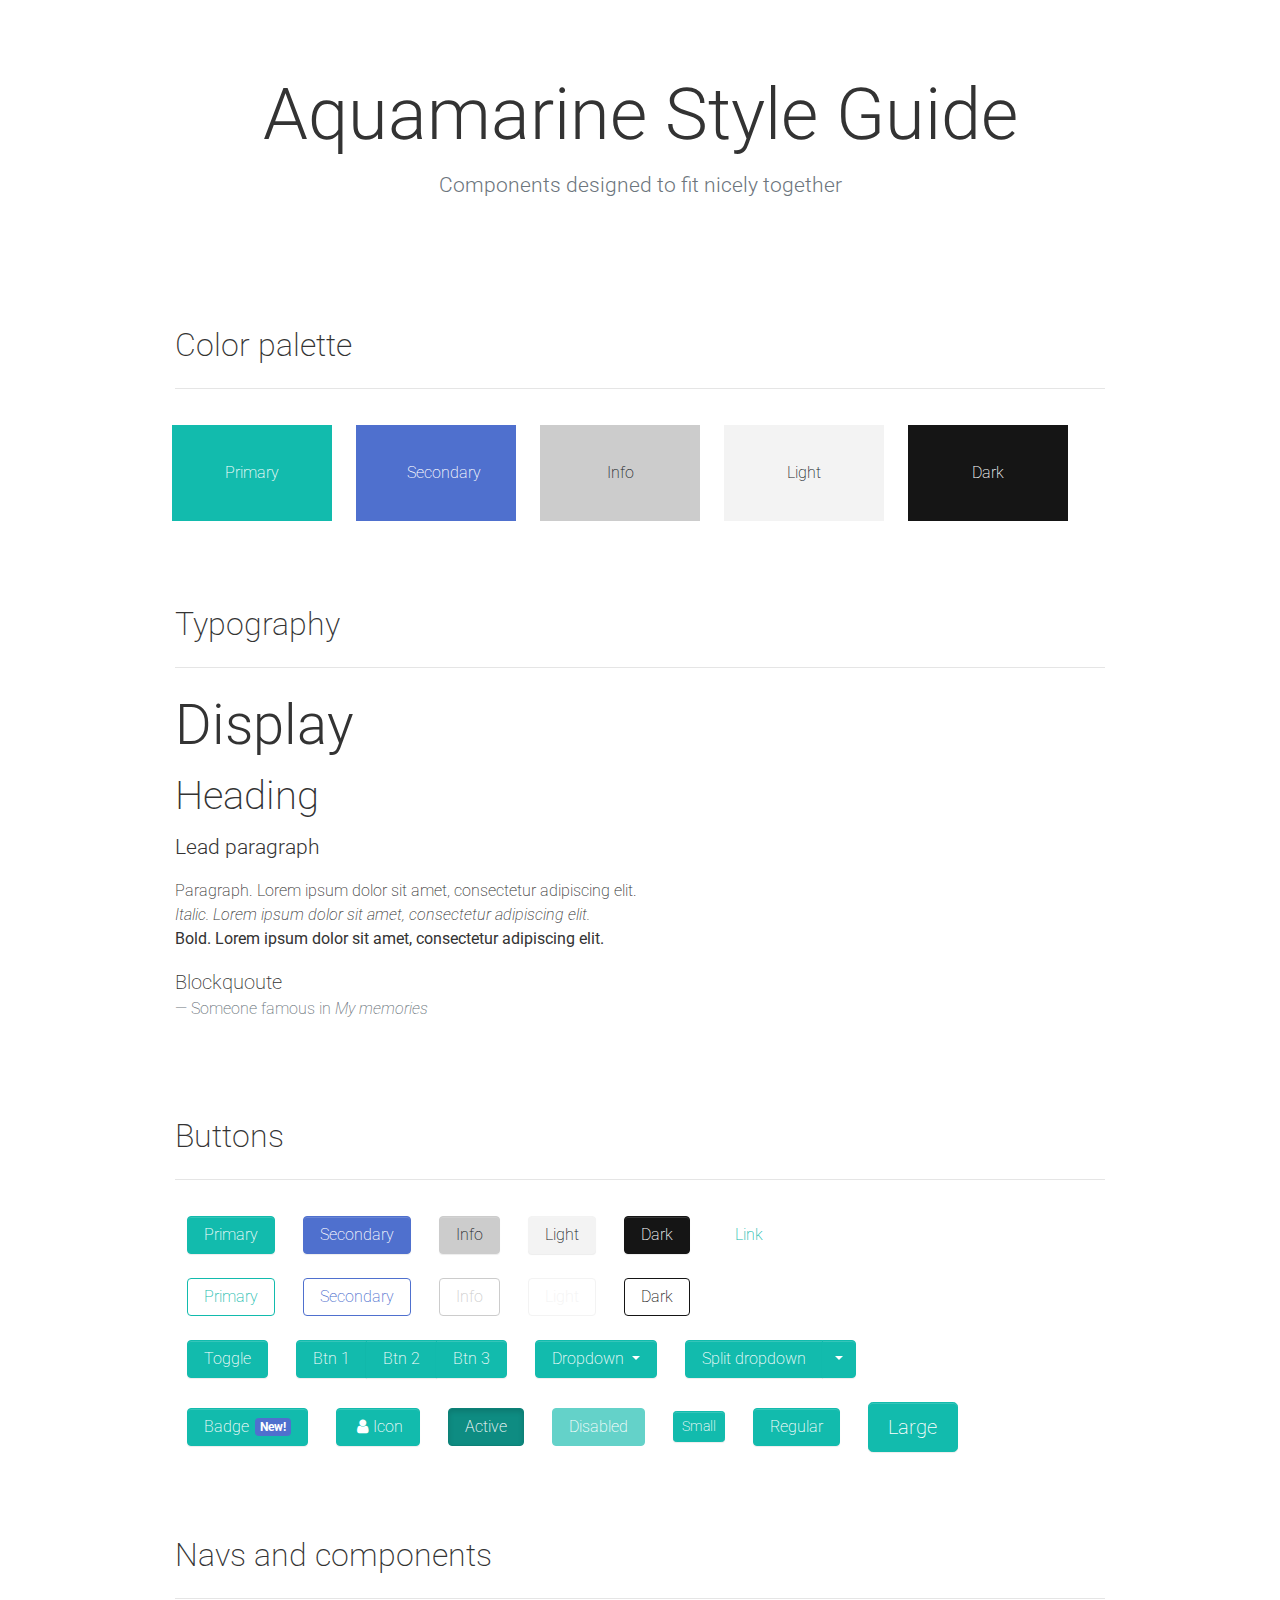
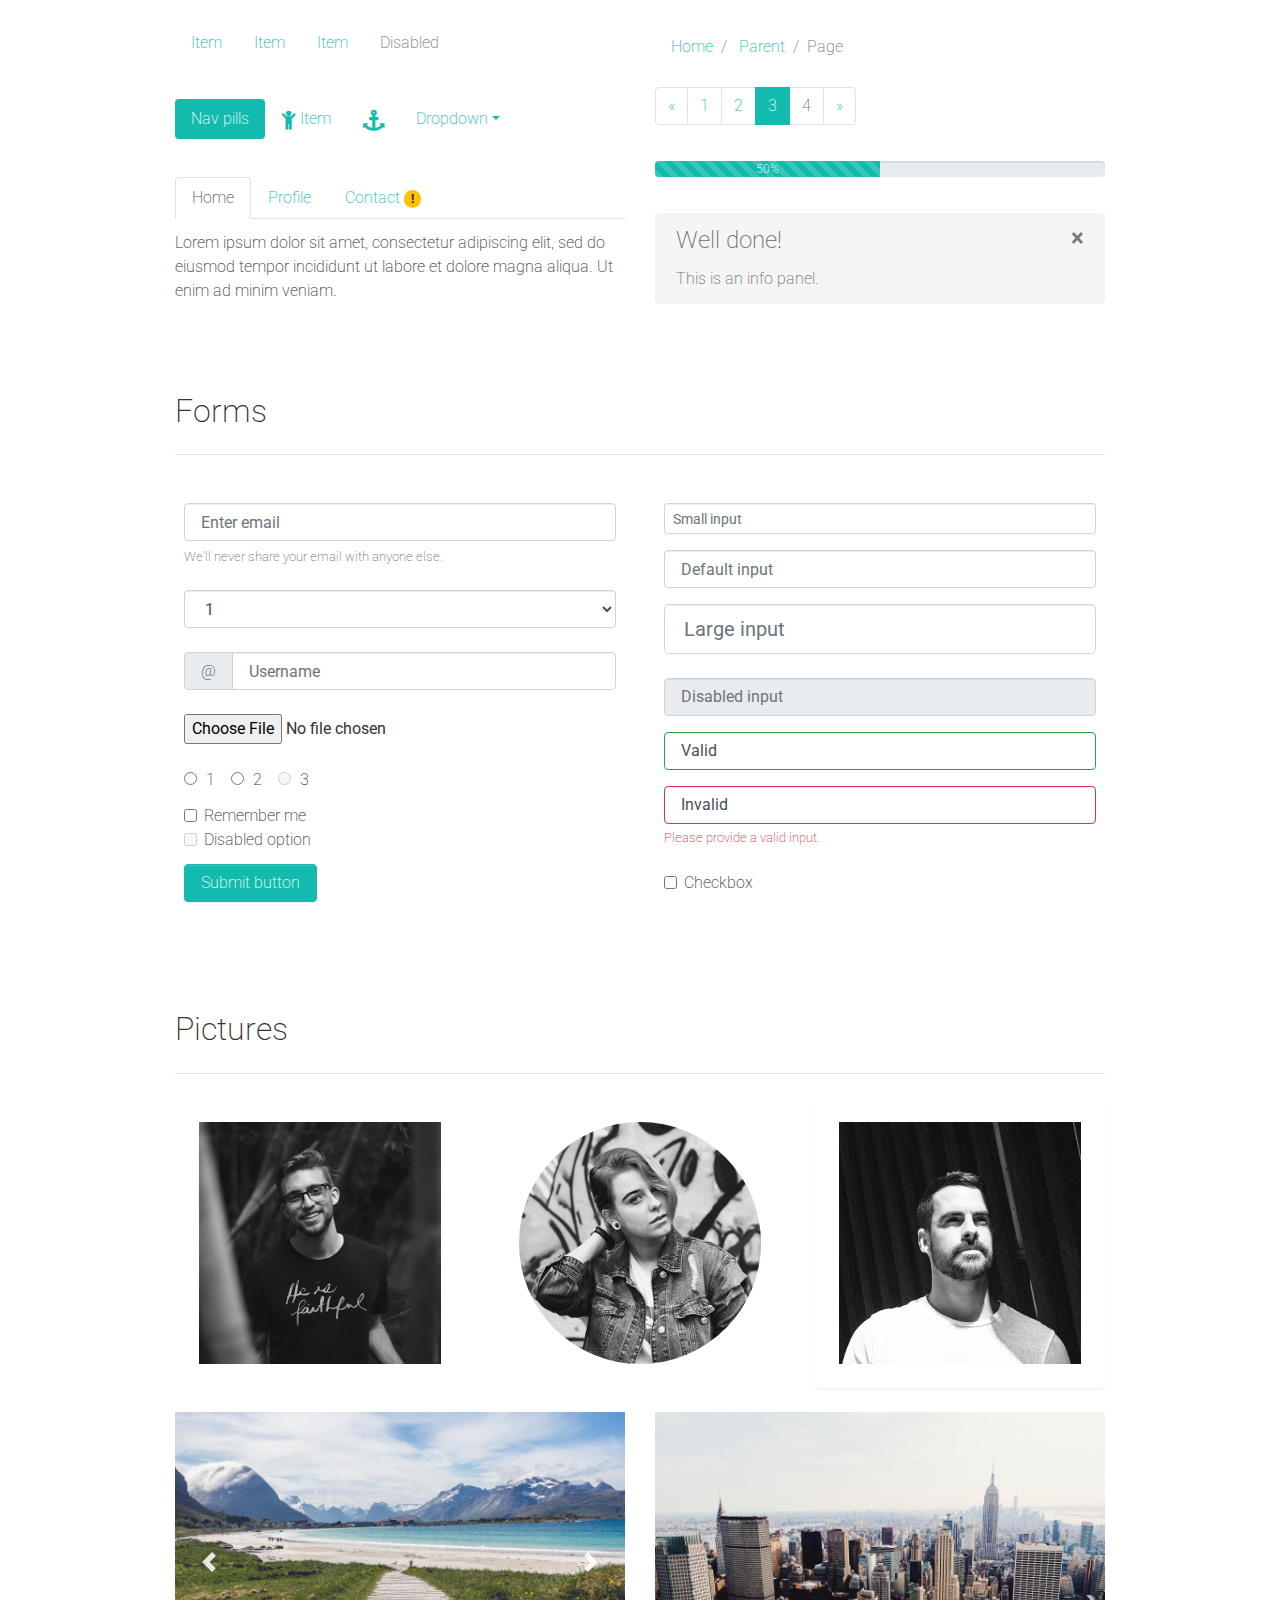
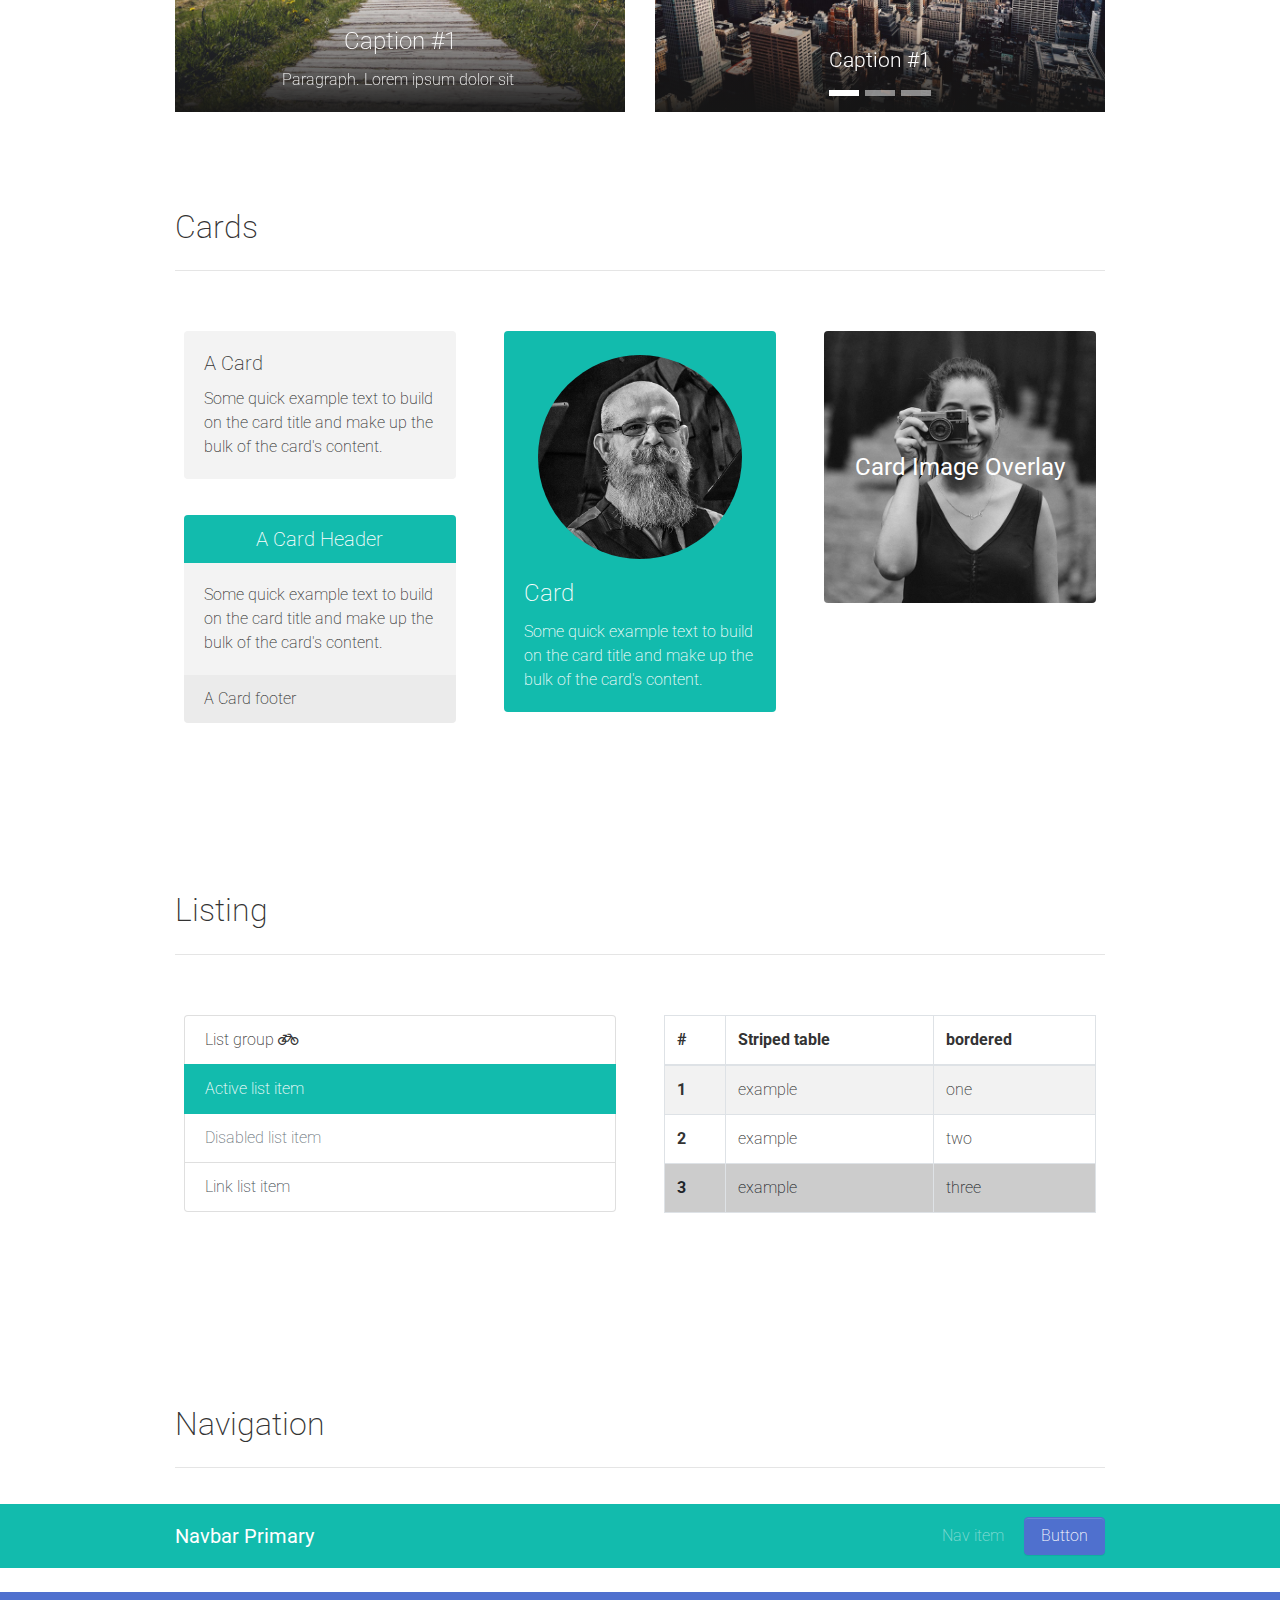
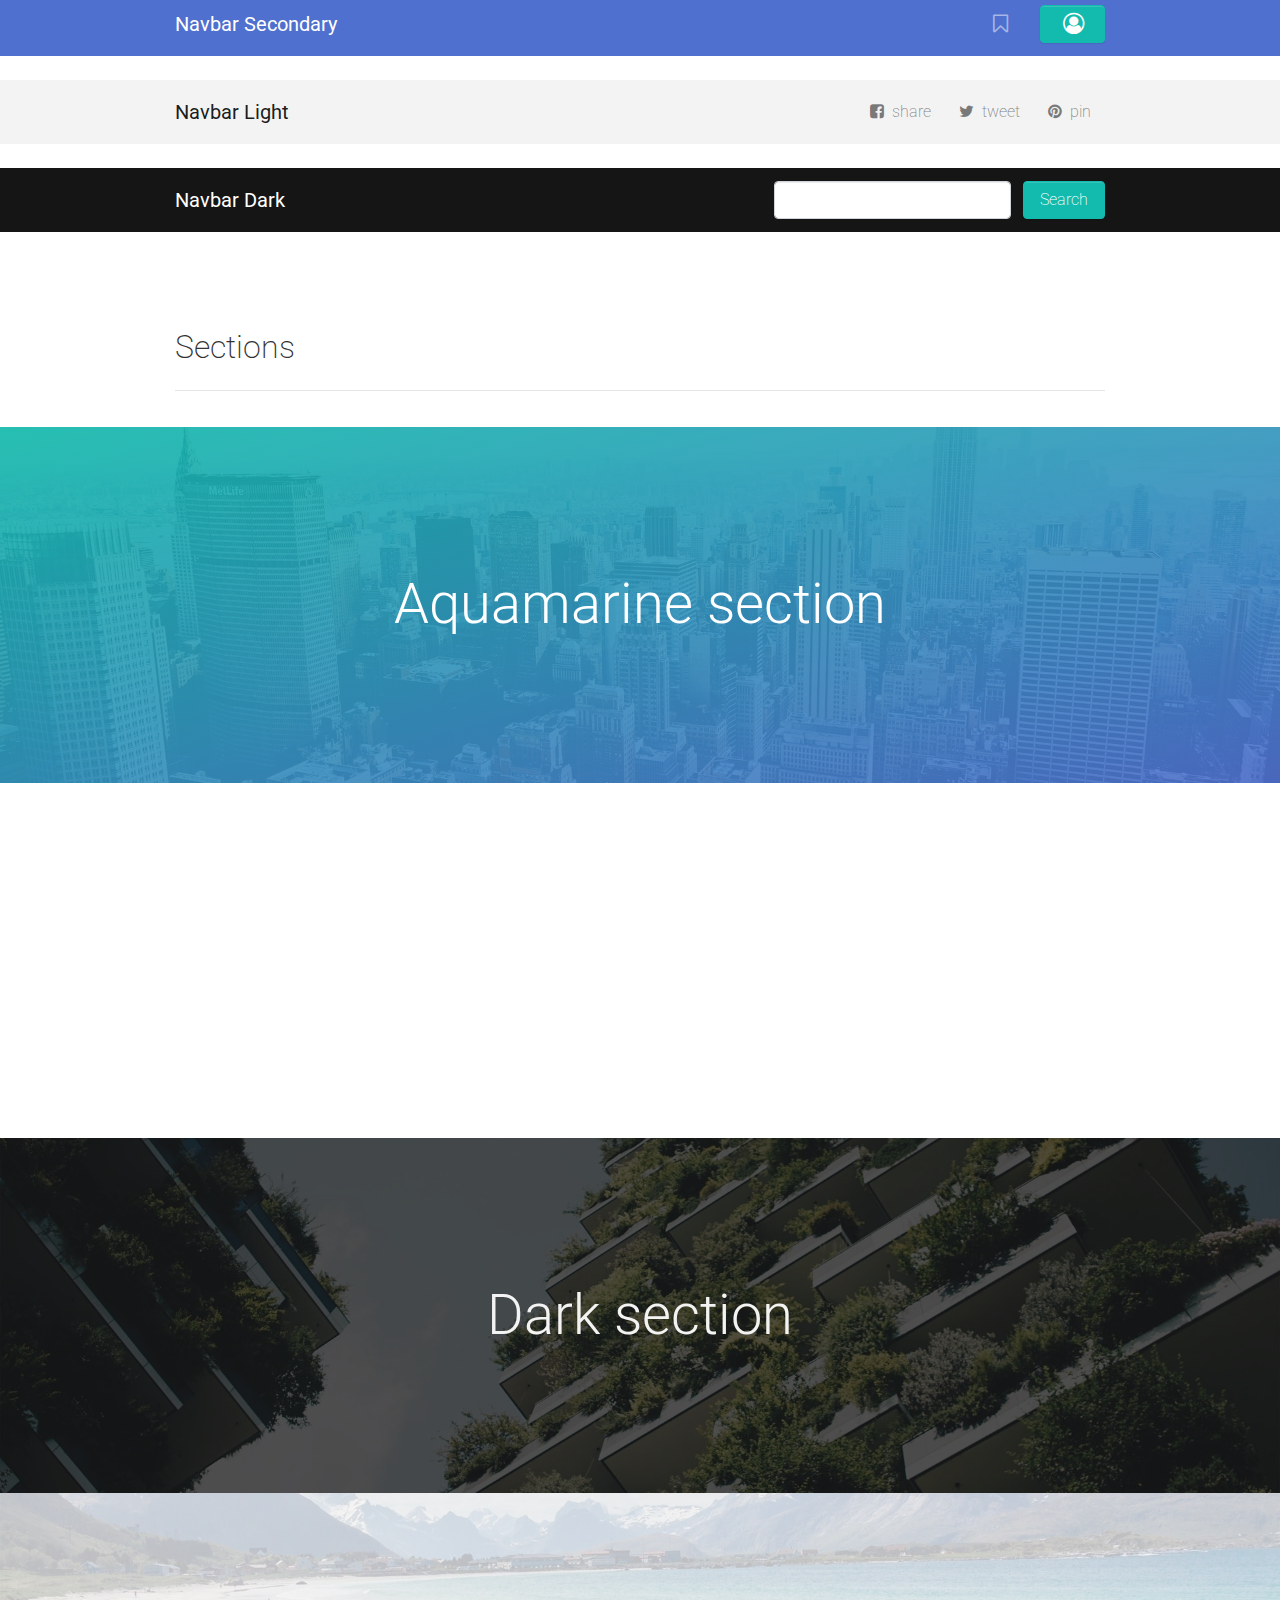
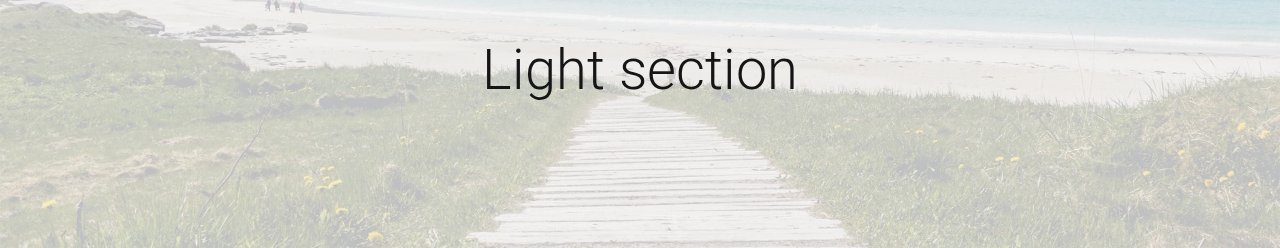
==== styleguide.html @ b456b9fa "Commit" ====
<!DOCTYPE html>
<html>

<head>
  <meta charset="utf-8">
  <meta name="viewport" content="width=device-width, initial-scale=1">
  <!-- PAGE settings -->
  <link rel="icon" href="https://templates.pingendo.com/assets/Pingendo_favicon.ico">
  <title>Styleguide</title>
  <meta name="author" content="Pingendo">
  <!-- CSS dependencies -->
  <link rel="stylesheet" href="https://cdnjs.cloudflare.com/ajax/libs/font-awesome/4.7.0/css/font-awesome.min.css" type="text/css">
  <link rel="stylesheet" href="aquamarine.css" type="text/css"> </head>

<body>
  <div class="py-5 text-center">
    <div class="container">
      <div class="row">
        <div class="col-12">
          <h1 class="display-3 text-capitalize">aquamarine style guide</h1>
          <p class="lead text-muted">Components designed to fit nicely together </p>
        </div>
      </div>
    </div>
  </div>
  <div class="py-4">
    <div class="container">
      <div class="row">
        <div class="col-12">
          <h2>Color palette</h2>
          <hr>
          <div class="row text-center">
            <div class="col-md-2 bg-primary m-2">
              <p class="m-0 p-4">Primary</p>
            </div>
            <div class="col-md-2 bg-secondary m-2">
              <p class="m-0 p-4">Secondary</p>
            </div>
            <div class="col-md-2 bg-info m-2">
              <p class="m-0 p-4">Info</p>
            </div>
            <div class="col-md-2 bg-light m-2">
              <p class="m-0 p-4">Light</p>
            </div>
            <div class="col-md-2 bg-dark m-2">
              <p class="m-0 p-4">Dark</p>
            </div>
          </div>
        </div>
      </div>
    </div>
  </div>
  <div class="py-4">
    <div class="container">
      <div class="row">
        <div class="col-12">
          <h2>Typography</h2>
          <hr>
          <h1 class="display-4"> Display </h1>
          <h1>Heading</h1>
          <p class="lead">Lead paragraph </p>
          <p>Paragraph. Lorem ipsum dolor sit amet, consectetur adipiscing elit. <br><i>Italic. Lorem ipsum dolor sit amet, consectetur adipiscing elit.</i> <br><b>Bold. Lorem ipsum dolor sit amet, consectetur adipiscing elit.</b></p>
          <div class="blockquote">
            <p class="mb-0">Blockquoute</p>
            <div class="blockquote-footer">Someone famous in <cite>My memories</cite></div>
          </div>
        </div>
      </div>
    </div>
  </div>
  <div class="py-4">
    <div class="container">
      <div class="row">
        <div class="col-12">
          <h2>Buttons</h2>
          <hr> </div>
      </div>
      <div class="row">
        <div class="col-12"> <a class="btn btn-primary m-2" href="#">Primary</a> <a class="btn btn-secondary m-2" href="#">Secondary</a> <a class="btn btn-info m-2" href="#">Info</a> <a class="btn btn-light m-2" href="#">Light</a> <a class="btn btn-dark m-2" href="#">Dark</a>          <a class="btn btn-link m-2" href="#">Link</a> </div>
      </div>
      <div class="row">
        <div class="col-12"> <a class="btn btn-outline-primary m-2" href="#">Primary</a> <a class="btn btn-outline-secondary m-2" href="#">Secondary</a> <a class="btn btn-outline-info m-2" href="#">Info</a> <a class="btn btn-outline-light m-2" href="#">Light</a> <a class="btn btn-outline-dark m-2"
            href="#">Dark</a> </div>
      </div>
      <div class="row">
        <div class="col-12"> <a class="btn btn-primary m-2" href="" aria-pressed="false" autocomplete="off" data-toggle="button">Toggle</a>
          <div class="btn-group m-2"> <a href="#" class="btn btn-primary">Btn 1</a> <a href="#" class="btn btn-primary">Btn 2</a> <a href="#" class="btn btn-primary">Btn 3</a> </div>
          <div class="btn-group m-2"> <button class="btn btn-primary dropdown-toggle" data-toggle="dropdown">Dropdown </button>
            <div class="dropdown-menu">
              <h6 class="dropdown-header">Dropdown header</h6> <a class="dropdown-item" href="#">Option 1</a> <a class="dropdown-item" href="#">Option 2</a> <a class="dropdown-item disabled" href="#">Disabled option</a>
              <div class="dropdown-divider"></div> <a class="dropdown-item" href="#">Separated link</a> </div>
          </div>
          <div class="btn-group m-2"> <button type="button" class="btn btn-primary" href="#">Split dropdown</button> <button type="button" class="btn dropdown-toggle dropdown-toggle-split btn-primary" data-toggle="dropdown" aria-expanded="false" aria-haspopup="true"></button>
            <div
              class="dropdown-menu"> <a class="dropdown-item" href="#">Action</a> <a class="dropdown-item" href="#">Another action</a> <a class="dropdown-item" href="#">Something else here</a>
              <div class="dropdown-divider"></div> <a class="dropdown-item" href="#">Separated link</a> </div>
        </div>
      </div>
    </div>
    <div class="row">
      <div class="col-12"> <a class="btn btn-primary m-2" href="">Badge<span class="badge badge-secondary ml-1">New!</span></a> <a class="btn btn-primary m-2" href="#"><i class="fa fa-user fa-fw"></i>Icon</a> <a class="btn active btn-primary m-2" href="">Active</a> <a class="btn disabled btn-primary m-2"
          href="">Disabled</a> <a class="btn btn-sm btn-primary m-2" href="">Small</a> <a class="btn btn-primary m-2" href="">Regular</a> <a class="btn btn-lg btn-primary m-2" href="">Large</a> </div>
    </div>
  </div>
  </div>
  <div class="py-4">
    <div class="container">
      <div class="row">
        <div class="col-12">
          <h2>Navs and components</h2>
          <hr> </div>
      </div>
      <div class="row">
        <div class="col-md-6">
          <ul class="nav">
            <li class="nav-item"> <a class="nav-link" href="#">Item</a> </li>
            <li class="nav-item"> <a class="nav-link" href="#">Item</a> </li>
            <li class="nav-item"> <a href="#" class="nav-link">Item</a> </li>
            <li class="nav-item"> <a class="nav-link disabled" href="#">Disabled</a> </li>
          </ul>
          <ul class="nav nav-pills my-4">
            <li class="nav-item"> <a href="#" class="nav-link active">Nav pills</a> </li>
            <li class="nav-item"> <a class="nav-link" href="#"><i class="fa fa-lg fa-child"></i> Item</a> </li>
            <li class="nav-item"> <a class="nav-link" href="#"><i class="fa fa-lg fa-anchor mt-1"></i></a> </li>
            <li class="nav-item dropdown"> <a class="nav-link dropdown-toggle" data-toggle="dropdown" href="#" role="button" aria-haspopup="true" aria-expanded="false">Dropdown</a>
              <div class="dropdown-menu"> <a class="dropdown-item" href="#">Option 1</a> <a class="dropdown-item" href="#">Option 2</a>
                <div class="dropdown-divider"></div> <a class="dropdown-item" href="#">Separated link</a> </div>
            </li>
          </ul>
          <ul class="nav nav-tabs">
            <li class="nav-item"> <a href="#home" class="nav-link active" aria-controls="home" aria-selected="true" data-toggle="tab" id="home-tab" role="tab">Home</a> </li>
            <li class="nav-item"> <a class="nav-link" href="#profile" aria-controls="profile" aria-selected="false" data-toggle="tab" id="profile-tab" role="tab">Profile</a> </li>
            <li class="nav-item"> <a href="#contact" class="nav-link" aria-controls="contact" aria-selected="false" data-toggle="tab" id="contact-tab" role="tab">Contact <span class="badge badge-pill badge-warning">!</span></a> </li>
          </ul>
          <div class="tab-content my-2" id="myTabContent">
            <div class="tab-pane fade show active" id="home" role="tabpanel" aria-labelledby="home-tab">Lorem ipsum dolor sit amet, consectetur adipiscing elit, sed do eiusmod tempor incididunt ut labore et dolore magna aliqua. Ut enim ad minim veniam.</div>
            <div class="tab-pane fade" id="profile" role="tabpanel" aria-labelledby="profile-tab">Quis nostrud exercitation ullamco laboris nisi ut aliquip ex ea commodo consequat. Duis aute irure dolor in reprehenderit in voluptate velit esse cillum dolore eu fugiat nulla pariatur.</div>
            <div class="tab-pane fade" id="contact" role="tabpanel"
              aria-labelledby="contact-tab">Excepteur sint occaecat cupidatat non proident, sunt in culpa qui officia deserunt mollit anim id est laborum. Consectetur adipiscing elit, sed do eiusmod tempor incididunt. </div>
          </div>
        </div>
        <div class="col-md-6">
          <ul class="breadcrumb">
            <li class="breadcrumb-item"> <a href="#">Home</a> </li>
            <li class="breadcrumb-item"> <a href="#">Parent</a> </li>
            <li class="breadcrumb-item active">Page</li>
          </ul>
          <ul class="pagination">
            <li class="page-item"> <a class="page-link" href="#" aria-label="Previous"> <span aria-hidden="true">«</span> <span class="sr-only">Previous</span> </a> </li>
            <li class="page-item"> <a class="page-link" href="#">1</a> </li>
            <li class="page-item"> <a class="page-link" href="#">2</a> </li>
            <li class="page-item active"> <a class="page-link" href="#">3</a> </li>
            <li class="page-item disabled"> <a class="page-link" href="#">4</a> </li>
            <li class="page-item"> <a class="page-link" href="#" aria-label="Next"> <span aria-hidden="true">»</span> <span class="sr-only">Next</span> </a> </li>
          </ul>
          <div class="progress my-4">
            <div class="progress-bar progress-bar-striped" role="progressbar" style="width: 50%" aria-valuenow="50" aria-valuemin="0" aria-valuemax="100">50%</div>
          </div>
          <div class="alert alert-info" role="alert"> <button type="button" class="close" data-dismiss="alert" aria-label="Close">×</button>
            <h4 class="alert-heading">Well done! </h4>
            <p class="mb-0">This is an info panel.</p>
          </div>
        </div>
      </div>
    </div>
  </div>
  <div class="py-4">
    <div class="container">
      <div class="row">
        <div class="col-12">
          <h2>Forms</h2>
          <hr> </div>
      </div>
      <div class="row">
        <div class="col-md-6 p-3">
          <form method="post" action="">
            <div class="form-group mb-1"> <input type="email" name="email" class="form-control" placeholder="Enter email"> </div> <small id="emailHelp" class="form-text text-muted">We'll never share your email with anyone else.</small>
            <div class="form-group my-3"><select class="form-control"><option value="1">1</option><option value="2">2</option><option value="3">3</option></select></div>
            <div class="form-group my-3">
              <div class="input-group">
                <div class="input-group-prepend"><span class="input-group-text" id="basic-addon1">@</span></div> <input type="text" class="form-control" id="inlineFormInputGroup" placeholder="Username"> </div>
            </div>
            <div class="form-group my-3"> <input type="file" class="form-control-file" id="exampleFormControlFile1"> </div>
            <div class="form-check form-check-inline"> <label class="form-check-label">
                <input class="form-check-input" type="radio" value="option1" id="inlineRadio1" name="inlineRadioOptions"> 1
              </label> </div>
            <div class="form-check form-check-inline"> <label class="form-check-label">
                <input class="form-check-input" type="radio" value="option2" id="inlineRadio2" name="inlineRadioOptions"> 2
              </label> </div>
            <div class="form-check form-check-inline disabled"> <label class="form-check-label">
                <input class="form-check-input" type="radio" name="inlineRadioOptions" id="inlineRadio3" value="option3" disabled=""> 3
              </label> </div>
            <div class="form-check mt-2"> <input class="form-check-input" type="checkbox" id="exampleCheck1" value="on"><label class="form-check-label" for="exampleCheck1">Remember me</label></div>
            <div class="form-check disabled"> <label class="form-check-label"> <input class="form-check-input" type="checkbox" value="" disabled=""> Disabled option </label> </div> <button type="submit" class="btn btn-primary my-2">Submit button</button> </form>
        </div>
        <div class="col-md-6 p-3">
          <form class="" method="post" action="">
            <div class="form-group"> <input type="email" class="form-control form-control-sm" placeholder="Small input" name="email"> </div>
            <div class="form-group"> <input type="email" class="form-control" name="email" placeholder="Default input"> </div>
            <div class="form-group"> <input type="text" class="form-control form-control-lg" placeholder="Large input"> </div>
          </form>
          <form class="my-3" method="post" action="">
            <div class="form-group"> <input type="text" class="form-control" placeholder="Disabled input" id="disabledTextInput" disabled=""> </div>
            <div class="form-group"> <input type="text" class="form-control is-valid" placeholder="First name" id="validationServer01" required="" value="Valid"> </div>
            <div class="form-group"> <input type="text" class="form-control is-invalid" placeholder="First name" id="validationServer01" required="" value="Invalid">
              <div class="invalid-feedback">Please provide a valid input.</div>
            </div>
          </form>
          <form>
            <div class="form-group">
              <div class="form-check"> <input class="form-check-input" type="checkbox" id="exampleCheck1" value="on"><label class="form-check-label" for="exampleCheck1">Checkbox</label></div>
            </div>
          </form>
        </div>
      </div>
    </div>
  </div>
  <div class="py-4">
    <div class="container">
      <div class="row">
        <div class="col-md-12">
          <h2>Pictures</h2>
          <hr> </div>
      </div>
      <div class="row text-center">
        <div class="col-md-4"> <img class="img-fluid p-3" src="assets/styleguide/people_1.jpg" alt="Card image"> </div>
        <div class="col-md-4"> <img class="img-fluid rounded-circle p-3" src="assets/styleguide/people_2.jpg" alt="Card image"> </div>
        <div class="col-md-4"> <img class="img-fluid img-thumbnail p-3" src="assets/styleguide/people_3.jpg" alt="Card image"> </div>
      </div>
      <div class="row">
        <div class="col-md-6">
          <div class="carousel slide my-3" data-ride="carousel" id="carousel-1">
            <div class="carousel-inner" role="listbox">
              <div class="carousel-item active"> <img class="d-block img-fluid" src="assets/styleguide/cover_2.jpg" data-holder-rendered="true">
                <div class="carousel-caption">
                  <h4>Caption #1</h4>
                  <p class="mb-0">Paragraph. Lorem ipsum dolor sit&nbsp;</p>
                </div>
              </div>
              <div class="carousel-item"> <img class="d-block img-fluid" src="assets/styleguide/cover_3.jpg" data-holder-rendered="true">
                <div class="carousel-caption">
                  <h4>Caption #2</h4>
                  <p class="mb-0">Paragraph. Lorem ipsum dolor sit&nbsp;</p>
                </div>
              </div>
            </div> <a class="carousel-control-prev" role="#carousel-1" data-slide="prev" href="#carousel-1"> <span class="carousel-control-prev-icon" aria-hidden="true"></span> <span class="sr-only">Previous</span> </a> <a class="carousel-control-next" role="button"
              data-slide="next" href="#carousel-1"> <span class="carousel-control-next-icon" aria-hidden="true"></span> <span class="sr-only">Next</span> </a> </div>
        </div>
        <div class="col-md-6">
          <div class="carousel slide my-3" data-ride="carousel" id="carousel-2" data-interval="5000">
            <ol class="carousel-indicators">
              <li data-target="#carousel-2" data-slide-to="0" class="active">&nbsp;</li>
              <li data-target="#carousel-2" data-slide-to="1">&nbsp;</li>
              <li data-target="#carousel-2" data-slide-to="2">&nbsp;</li>
            </ol>
            <div class="carousel-inner" role="listbox">
              <div class="carousel-item active"> <img class="d-block img-fluid" src="assets/styleguide/cover_1.jpg" data-holder-rendered="true">
                <div class="carousel-caption">
                  <p class="lead">Caption #1</p>
                </div>
              </div>
              <div class="carousel-item"> <img class="d-block img-fluid" src="assets/styleguide/cover_4.jpg" data-holder-rendered="true">
                <div class="carousel-caption">
                  <p class="lead">Caption #2</p>
                </div>
              </div>
            </div>
          </div>
        </div>
      </div>
    </div>
  </div>
  <div class="py-4">
    <div class="container">
      <div class="row">
        <div class="col-12">
          <h2>Cards</h2>
          <hr class="mb-4"> </div>
      </div>
      <div class="row">
        <div class="col-md-4 p-3">
          <div class="card">
            <div class="card-body">
              <h5>A Card</h5>
              <p class="card-text">Some quick example text to build on the card title and make up the bulk of the card's content.</p>
            </div>
          </div>
          <div class="card my-4">
            <div class="card-header bg-primary">
              <h5 class="mb-0 text-center">A Card Header</h5>
            </div>
            <div class="card-body">
              <p class="card-text">Some quick example text to build on the card title and make up the bulk of the card's content.</p>
            </div>
            <div class="card-footer">A Card footer</div>
          </div>
        </div>
        <div class="col-md-4 p-3">
          <div class="bg-primary card"> <img class="img-fluid rounded-circle w-75 mx-auto mt-3" src="assets/styleguide/people_5.jpg" alt="Card image">
            <div class="card-body">
              <h4 class="card-title">Card</h4>
              <p class="card-text">Some quick example text to build on the card title and make up the bulk of the card's content.</p>
            </div>
          </div>
        </div>
        <div class="col-md-4 p-3">
          <div class="card">
            <div class="card-img-overlay align-items-center d-flex">
              <h4 class="w-100 text-center mb-0 text-white"><b>Card Image Overlay</b></h4>
            </div> <img class="img-fluid w-100 rounded" src="assets/styleguide/people_6.jpg" alt="Card image"> </div>
        </div>
      </div>
    </div>
  </div>
  <div class="py-5">
    <div class="container">
      <div class="row">
        <div class="col-12">
          <h2>Listing</h2>
          <hr class="mb-4"> </div>
      </div>
      <div class="row">
        <div class="col-md-6 p-3">
          <ul class="list-group">
            <li class="list-group-item">List group <i class="fa fa-fw fa-bicycle"></i> </li>
            <li class="list-group-item active"> Active list item</li>
            <li class="list-group-item disabled">Disabled list item</li> <a href="#" class="list-group-item list-group-item-action">Link list item</a> </ul>
        </div>
        <div class="col-md-6 p-3">
          <table class="table table-hover table-striped table-bordered">
            <thead class="thead-inverse">
              <tr>
                <th scope="col">#</th>
                <th scope="col">Striped table</th>
                <th scope="col">bordered</th>
              </tr>
            </thead>
            <tbody>
              <tr>
                <th scope="row">1</th>
                <td>example</td>
                <td>one</td>
              </tr>
              <tr>
                <th scope="row">2</th>
                <td>example</td>
                <td>two</td>
              </tr>
              <tr class="bg-info">
                <th scope="row">3</th>
                <td>example</td>
                <td>three</td>
              </tr>
            </tbody>
          </table>
        </div>
      </div>
    </div>
  </div>
  <div class="pt-5">
    <div class="container">
      <div class="row">
        <div class="col-12">
          <h2>Navigation</h2>
          <hr class="mb-4"> </div>
      </div>
    </div>
  </div>
  <nav class="navbar navbar-expand-md navbar-dark bg-primary">
    <div class="container"> <a class="navbar-brand" href="#"><b>Navbar Primary&nbsp;</b></a> <button class="navbar-toggler navbar-toggler-right" type="button" data-toggle="collapse" data-target="#navbarPrimarySupportedContent" aria-controls="navbar2SupportedContent" aria-expanded="false"
        aria-label="Toggle navigation">
      <span class="navbar-toggler-icon"></span> </button>
      <div class="collapse navbar-collapse text-center justify-content-end" id="navbarPrimarySupportedContent">
        <ul class="navbar-nav">
          <li class="nav-item"> <a class="nav-link" href="#"> Nav item</a> </li>
        </ul> <a class="btn navbar-btn ml-2 btn-secondary" href="#"> Button</a> </div>
    </div>
  </nav>
  <nav class="navbar navbar-expand-md navbar-dark bg-secondary my-3">
    <div class="container"> <a class="navbar-brand" href="#"><b>Navbar Secondary</b></a> <button class="navbar-toggler navbar-toggler-right" type="button" data-toggle="collapse" data-target="#navbarSecondarySupportedContent" aria-controls="navbar2SupportedContent" aria-expanded="false"
        aria-label="Toggle navigation">
      <span class="navbar-toggler-icon"></span> </button>
      <div class="collapse navbar-collapse text-center justify-content-end" id="navbarSecondarySupportedContent">
        <ul class="navbar-nav">
          <li class="nav-item mx-2"> <a class="nav-link" href="#"><i class="fa d-inline fa-lg fa-bookmark-o"></i></a> </li>
        </ul> <a class="btn navbar-btn ml-2 text-white btn-primary" href="#"><i class="fa d-inline fa-lg fa-user-circle-o ml-1"></i>&nbsp;</a> </div>
    </div>
  </nav>
  <nav class="navbar navbar-expand-md my-3 navbar-light bg-light">
    <div class="container"> <a class="navbar-brand" href="#"><b>Navbar Light</b></a> <button class="navbar-toggler navbar-toggler-right" type="button" data-toggle="collapse" data-target="#navbarLightSupportedContent" aria-controls="navbar2SupportedContent" aria-expanded="false"
        aria-label="Toggle navigation">
      <span class="navbar-toggler-icon"></span> </button>
      <div class="collapse navbar-collapse text-center justify-content-end" id="navbarLightSupportedContent">
        <ul class="navbar-nav">
          <li class="nav-item mx-1"> <a class="nav-link" href="#"><i class="fa d-inline fa-facebook-square"></i>&nbsp; share</a> </li>
          <li class="nav-item mx-1"> <a class="nav-link" href="#"><i class="fa d-inline fa-twitter"></i>&nbsp; tweet</a> </li>
          <li class="nav-item mx-1"> <a class="nav-link" href="#"><i class="fa d-inline fa-pinterest"></i>&nbsp; pin</a> </li>
        </ul>
      </div>
    </div>
  </nav>
  <nav class="navbar navbar-expand-md my-3 navbar-dark bg-dark">
    <div class="container"> <a class="navbar-brand" href="#"><b>Navbar Dark</b></a> <button class="navbar-toggler navbar-toggler-right" type="button" data-toggle="collapse" data-target="#navbarDarkSupportedContent" aria-controls="navbar2SupportedContent" aria-expanded="false"
        aria-label="Toggle navigation">
      <span class="navbar-toggler-icon"></span> </button>
      <div class="collapse navbar-collapse text-center justify-content-end" id="navbarDarkSupportedContent">
        <ul class="navbar-nav"></ul>
        <form class="form-inline my-2 my-lg-0"> <input class="form-control mr-sm-2" type="text" placeholder="Search"> <button class="btn my-2 my-sm-0 btn-primary" type="submit">Search</button> </form>
      </div>
    </div>
  </nav>
  <div class="pt-5">
    <div class="container">
      <div class="row">
        <div class="col-md-12">
          <h2>Sections</h2>
          <hr class="mb-4"> </div>
      </div>
    </div>
  </div> 
  <div class="py-5 text-center section-aquamarine" style="background-image: url(&quot;assets/styleguide/cover_1.jpg&quot;);">
    <div class="container py-5">
      <div class="row">
        <div class="col-md-12">
          <h1 class="display-4 mb-0">Aquamarine section</h1>
        </div>
      </div>
    </div>
  </div>
  <div class="py-5 text-center section-parallax" style="background-image: url(&quot;assets/styleguide/cover_4.jpg&quot;);">
    <div class="container py-5">
      <div class="row">
        <div class="col-md-6 mx-auto">
          <h1 class="display-4 mb-0 text-white">Parallax</h1>
        </div>
      </div>
    </div>
  </div>
  <div class="py-5 text-center section-dark" style="background-image: url(&quot;assets/styleguide/cover_3.jpg&quot;);">
    <div class="container py-5">
      <div class="row">
        <div class="col-md-12">
          <h1 class="display-4 mb-0">Dark section</h1>
        </div>
      </div>
    </div>
  </div>
  <div class="py-5 text-center section-light" style="background-image: url(&quot;assets/styleguide/cover_2.jpg&quot;);">
    <div class="container py-5">
      <div class="row">
        <div class="col-md-12">
          <h1 class="display-4 mb-0">Light section</h1>
        </div>
      </div>
    </div>
  </div>
  <script src="http://code.jquery.com/jquery-3.2.1.js" integrity="sha256-DZAnKJ/6XZ9si04Hgrsxu/8s717jcIzLy3oi35EouyE=" crossorigin="anonymous"></script>
  <script src="https://cdnjs.cloudflare.com/ajax/libs/popper.js/1.12.9/umd/popper.min.js" integrity="sha384-ApNbgh9B+Y1QKtv3Rn7W3mgPxhU9K/ScQsAP7hUibX39j7fakFPskvXusvfa0b4Q" crossorigin="anonymous"></script>
  <script src="https://maxcdn.bootstrapcdn.com/bootstrap/4.0.0/js/bootstrap.min.js" integrity="sha384-JZR6Spejh4U02d8jOt6vLEHfe/JQGiRRSQQxSfFWpi1MquVdAyjUar5+76PVCmYl" crossorigin="anonymous"></script>



  <script src="https://code.jquery.com/jquery-3.3.1.min.js"></script>
  <script src="https://cdnjs.cloudflare.com/ajax/libs/popper.js/1.14.3/umd/popper.min.js" integrity="sha384-ZMP7rVo3mIykV+2+9J3UJ46jBk0WLaUAdn689aCwoqbBJiSnjAK/l8WvCWPIPm49" crossorigin="anonymous"></script>
  <script src="https://stackpath.bootstrapcdn.com/bootstrap/4.1.3/js/bootstrap.min.js" integrity="sha384-ChfqqxuZUCnJSK3+MXmPNIyE6ZbWh2IMqE241rYiqJxyMiZ6OW/JmZQ5stwEULTy" crossorigin="anonymous"></script>
</body>

</html>
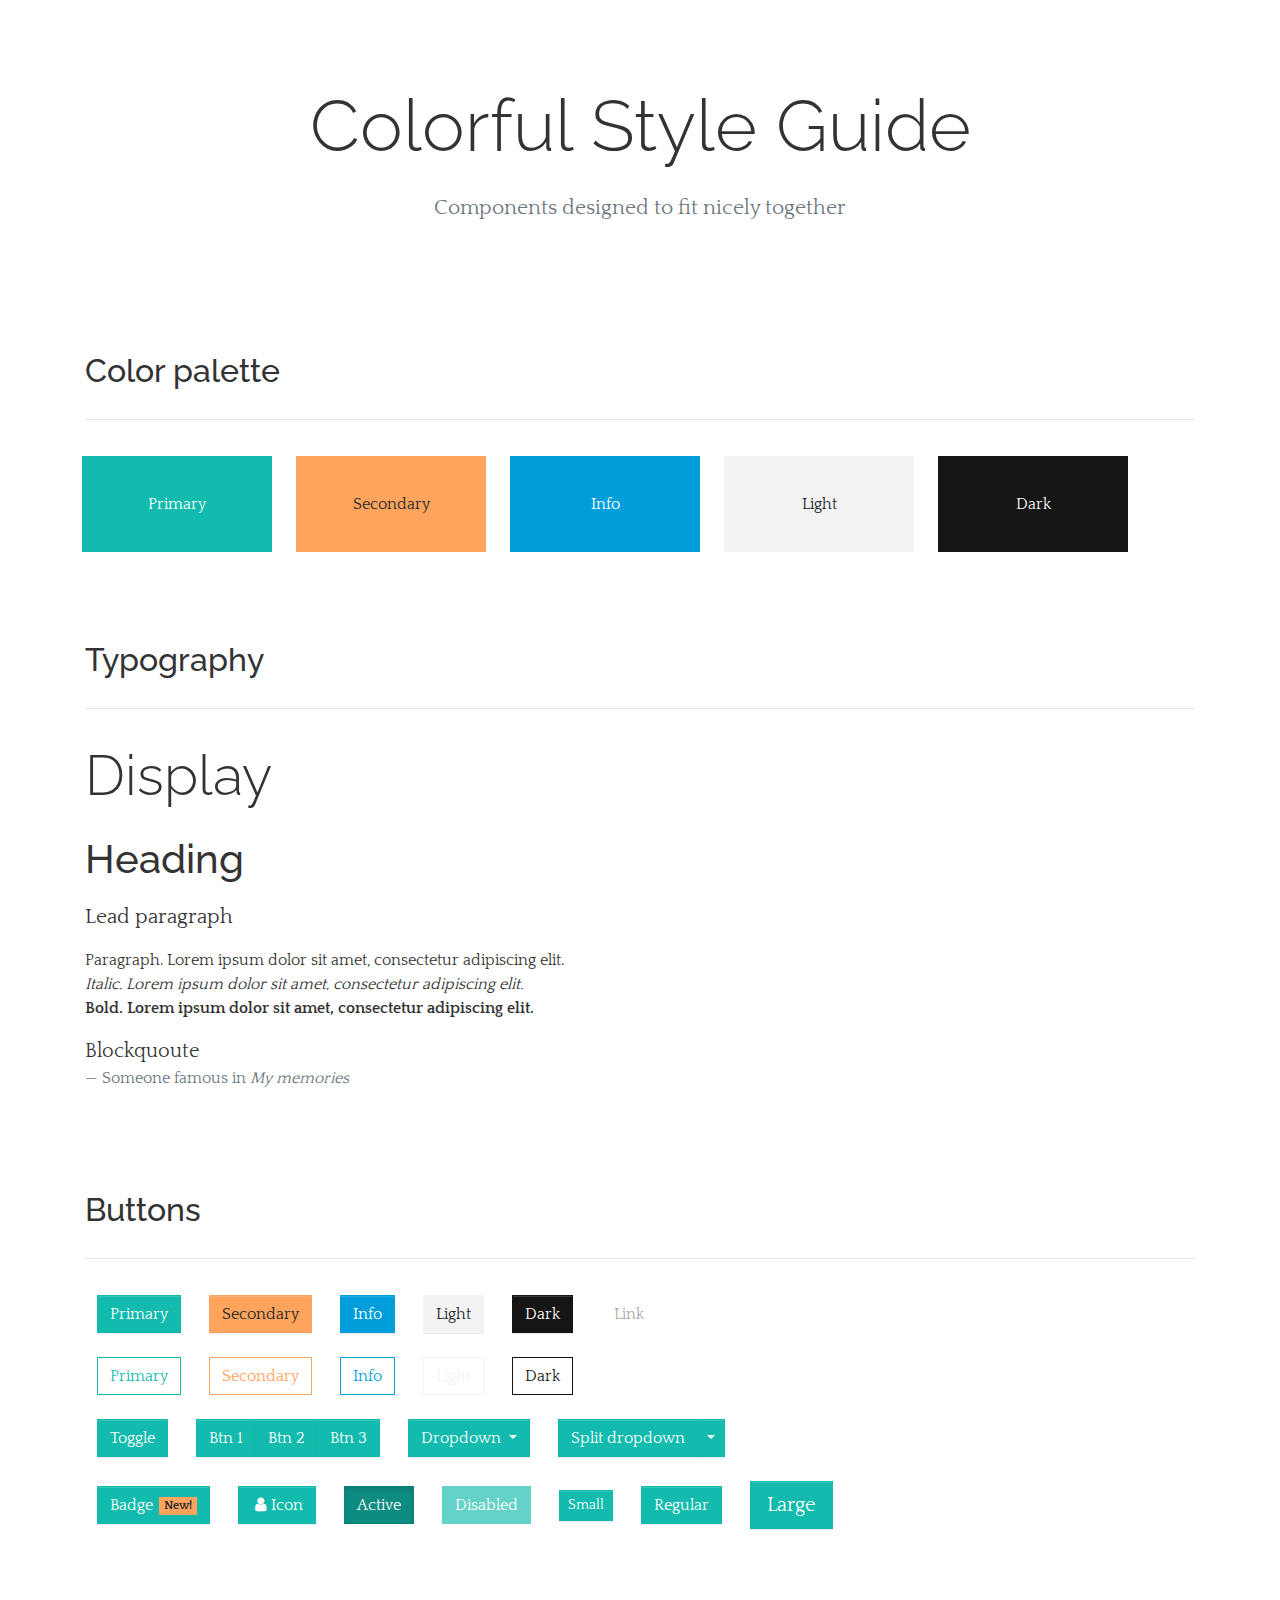
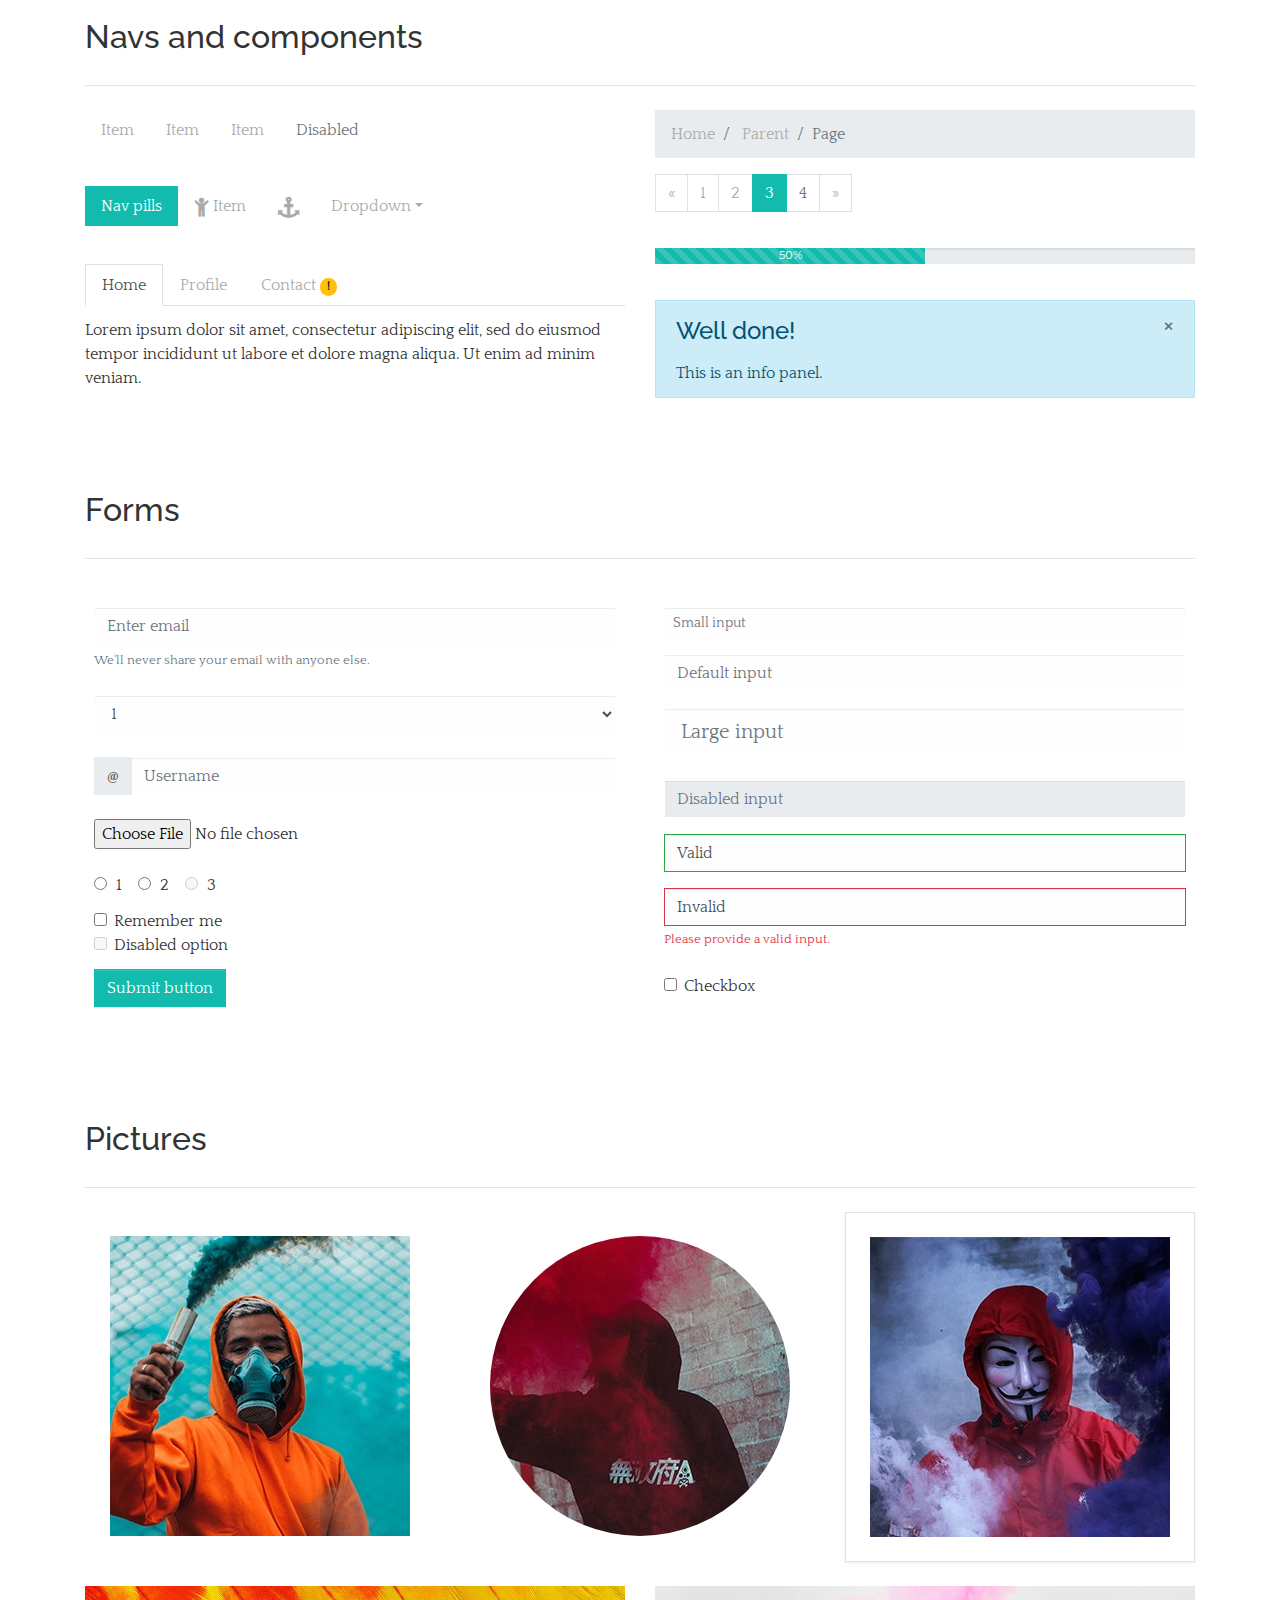
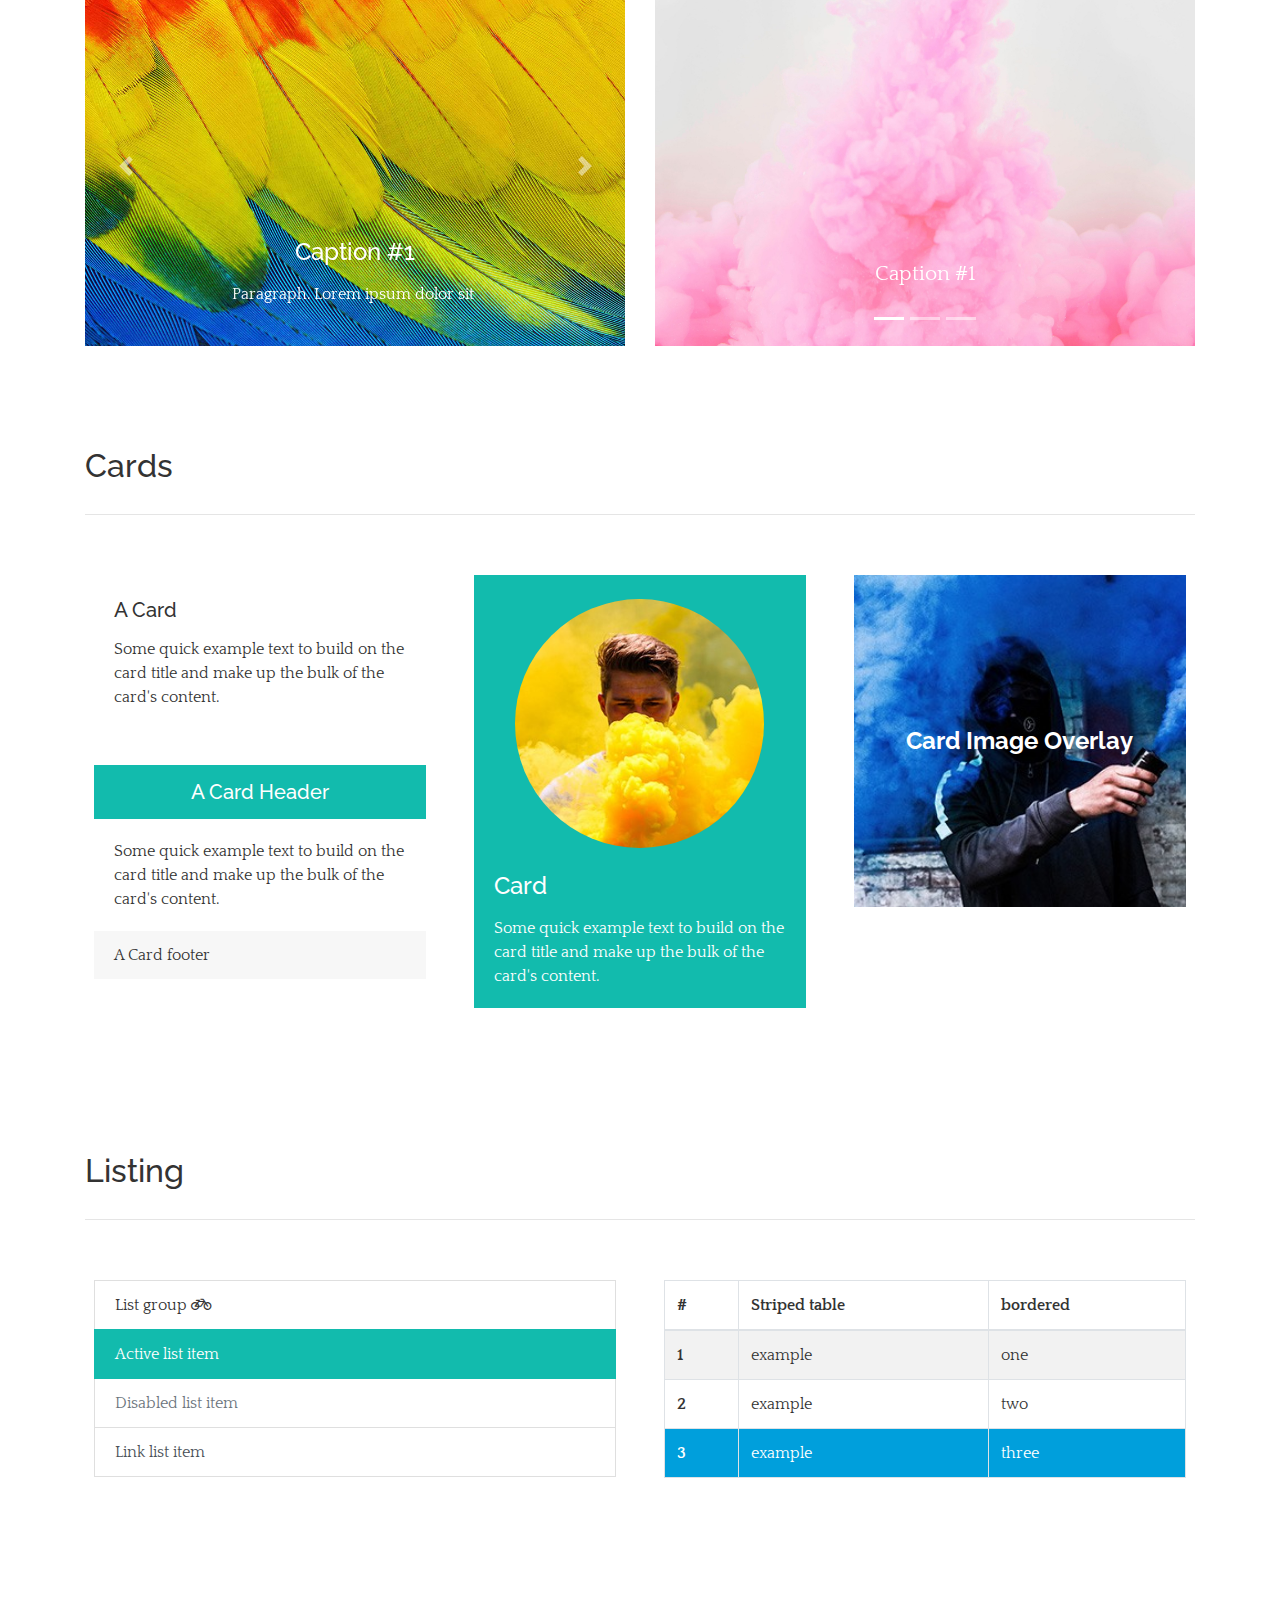
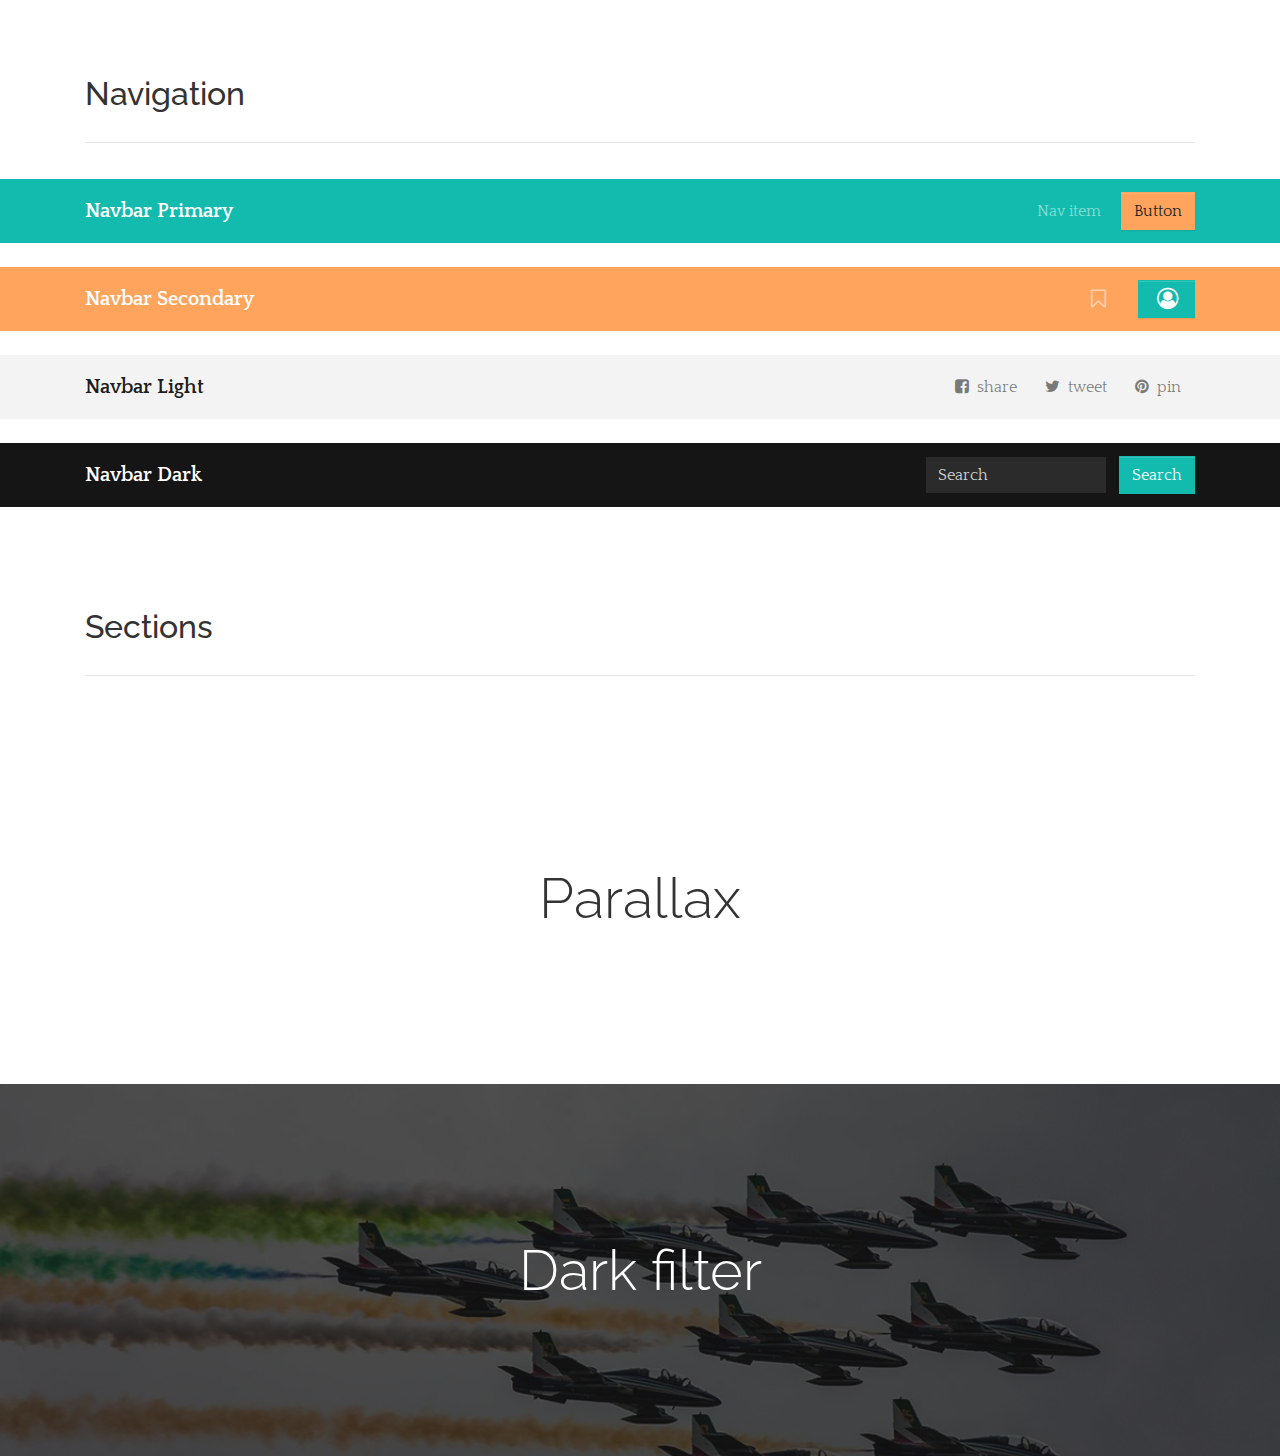
==== commit 0aec2222: "Renew" ====
--- a/styleguide.html
+++ b/styleguide.html
@@ -10,14 +10,14 @@
   <meta name="author" content="Pingendo">
   <!-- CSS dependencies -->
   <link rel="stylesheet" href="https://cdnjs.cloudflare.com/ajax/libs/font-awesome/4.7.0/css/font-awesome.min.css" type="text/css">
-  <link rel="stylesheet" href="aquamarine.css" type="text/css"> </head>
+  <link rel="stylesheet" href="colorful.css" type="text/css"> </head>
 
 <body>
   <div class="py-5 text-center">
     <div class="container">
       <div class="row">
         <div class="col-12">
-          <h1 class="display-3 text-capitalize">aquamarine style guide</h1>
+          <h1 class="display-3 text-capitalize">colorful style guide</h1>
           <p class="lead text-muted">Components designed to fit nicely together </p>
         </div>
       </div>
@@ -418,38 +418,20 @@
       </div>
     </div>
   </div> 
-  <div class="py-5 text-center section-aquamarine" style="background-image: url(&quot;assets/styleguide/cover_1.jpg&quot;);">
+  <div class="py-5 text-center section-aquamarine bg-fixed" style="background-image: url(&quot;assets/styleguide/cover_1.jpg&quot;);">
     <div class="container py-5">
       <div class="row">
         <div class="col-md-12">
-          <h1 class="display-4 mb-0">Aquamarine section</h1>
-        </div>
-      </div>
-    </div>
-  </div>
-  <div class="py-5 text-center section-parallax" style="background-image: url(&quot;assets/styleguide/cover_4.jpg&quot;);">
+          <h1 class="display-4 mb-0">Parallax</h1>
+        </div>
+      </div>
+    </div>
+  </div>
+  <div class="py-5 text-center section-parallax filter-dark" style="background-image: url(&quot;assets/styleguide/cover_4.jpg&quot;);background-position:center center;background-size:cover;">
     <div class="container py-5">
       <div class="row">
         <div class="col-md-6 mx-auto">
-          <h1 class="display-4 mb-0 text-white">Parallax</h1>
-        </div>
-      </div>
-    </div>
-  </div>
-  <div class="py-5 text-center section-dark" style="background-image: url(&quot;assets/styleguide/cover_3.jpg&quot;);">
-    <div class="container py-5">
-      <div class="row">
-        <div class="col-md-12">
-          <h1 class="display-4 mb-0">Dark section</h1>
-        </div>
-      </div>
-    </div>
-  </div>
-  <div class="py-5 text-center section-light" style="background-image: url(&quot;assets/styleguide/cover_2.jpg&quot;);">
-    <div class="container py-5">
-      <div class="row">
-        <div class="col-md-12">
-          <h1 class="display-4 mb-0">Light section</h1>
+          <h1 class="display-4 mb-0 text-white">Dark filter</h1>
         </div>
       </div>
     </div>
